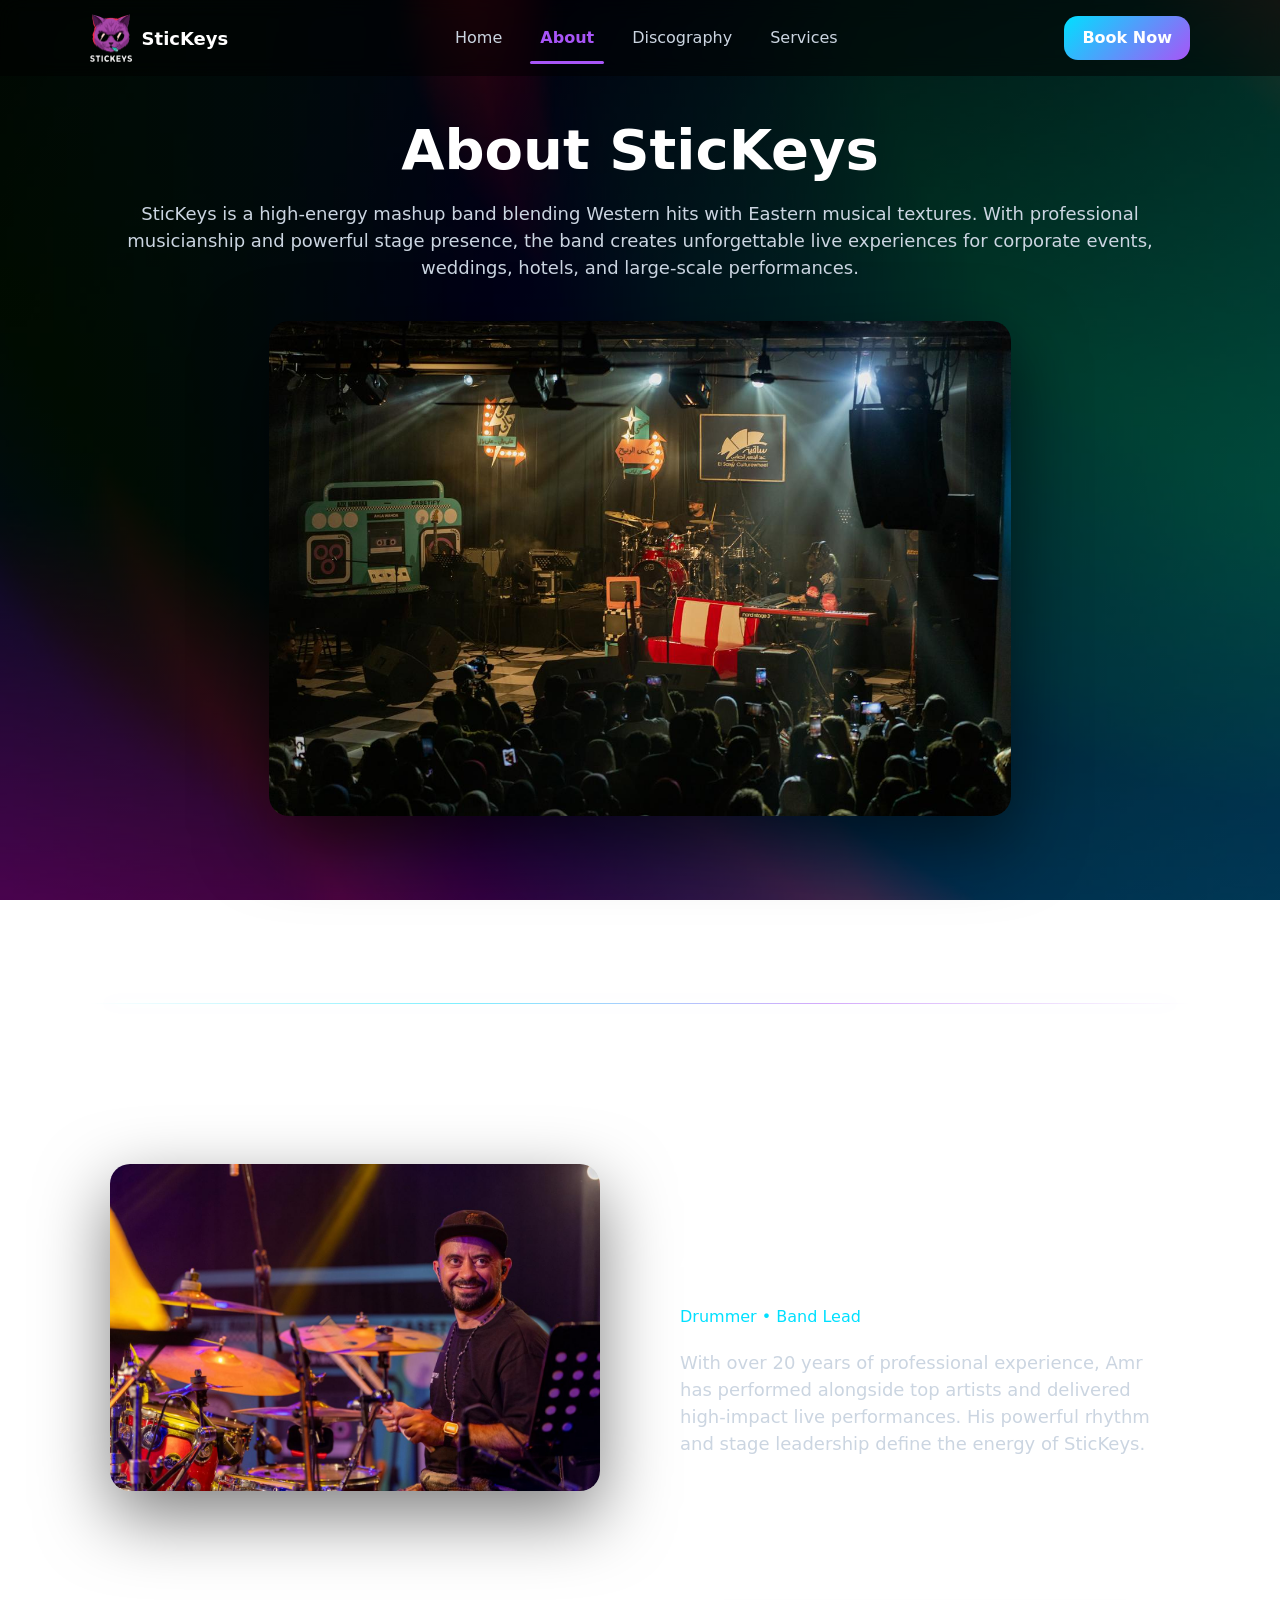
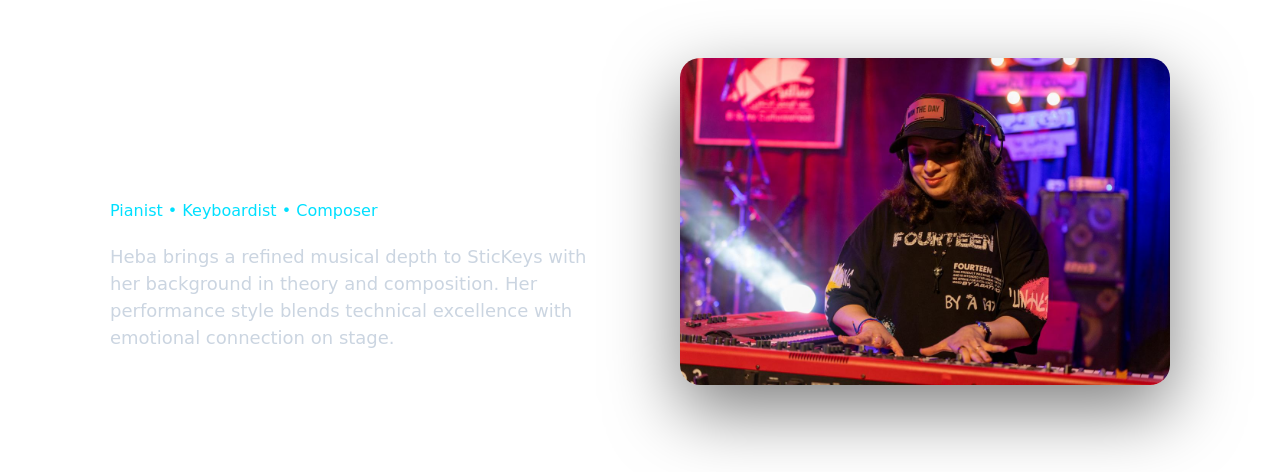
==== about.html @ 4098d1ec "Add files via upload" ====
<!doctype html>
<html lang="en">
<head>
  <meta charset="utf-8" />
  <meta name="viewport" content="width=device-width, initial-scale=1" />
  <title>About | SticKeys</title>

  <link rel="stylesheet" href="style.css" />
</head>

<body>

  <!-- NAV -->
<header class="nav">
  <div class="container nav-inner">
    <a class="brand" href="index.html">
      <img src="Images/Colored Logo.png" alt="SticKeys Logo" class="logo">
      <span class="brand-name">SticKeys</span>
    </a>

    <!-- Desktop links -->
    <nav class="links">
      <a href="index.html">Home</a>
      <a href="about.html"class="active">About</a>
      <a href="discography.html">Discography</a>
      <a href="services.html">Services</a>
    </nav>

    <!-- Right side actions -->
    <div class="nav-actions">
      <!-- Desktop Book button -->
      <a class="btn btn-solid nav-book" href="book.html">Book Now</a>

      <!-- Hamburger (mobile) -->
      <button class="hamburger" id="hamburger" type="button">
        ☰
      </button>
    </div>
  </div>

  <!-- Mobile menu -->
  <div class="mobile-menu" id="mobileMenu">
    <a href="index.html">Home</a>
    <a href="about.html" class="active">About</a>
    <a href="discography.html">Discography</a>
    <a href="services.html">Services</a>
    <a href="book.html" class="mobile-book">Book Now</a>
  </div>
</header>

  <!-- ABOUT CONTENT -->
  <section class="about-band">
  <div class="container band-grid">

        <!-- RIGHT: TEXT -->
    <div class="band-text">
      <h1>About SticKeys</h1>
      <p>
        SticKeys is a high-energy mashup band blending Western hits
        with Eastern musical textures. With professional musicianship
        and powerful stage presence, the band creates unforgettable
        live experiences for corporate events, weddings, hotels,
        and large-scale performances.
      </p>

    <!-- LEFT: IMAGE -->
    <div class="band-image">
      <img src="Images/band.jpeg" alt="SticKeys Band">
    </div>


    </div>

  </div>
</section>

<div class="section-divider"></div>


<section class="member-section">
  <div class="container member-grid">

    <div class="member-image">
      <img src="Images/amr.jpeg" alt="Amr Galal">
    </div>

    <div class="member-text">
      <h2>Amr Galal</h2>
      <h4>Drummer • Band Lead</h4>
      <p>
        With over 20 years of professional experience, Amr has performed
        alongside top artists and delivered high-impact live performances.
        His powerful rhythm and stage leadership define the energy of SticKeys.
      </p>
    </div>

  </div>
</section>


<section class="member-section alt-layout">
  <div class="container member-grid">

    <div class="member-image">
      <img src="Images/heba.jpeg" alt="Heba Solieman">
    </div>

    <div class="member-text">
      <h2>Heba Solieman</h2>
      <h4>Pianist • Keyboardist • Composer</h4>
      <p>
        Heba brings a refined musical depth to SticKeys with her background
        in theory and composition. Her performance style blends technical
        excellence with emotional connection on stage.
      </p>
    </div>

  </div>
</section>

  <script src="script.js"></script>
</body>
</html>
---- style.css ----
:root{
  --text:#ffffff;
  --muted:#cbd5e1;
  --accent:#00e0ff;     /* cyan */
  --accent2:#a855f7;    /* purple */
  --line:rgba(255,255,255,.1);
  --radius:18px;
  --max:1100px;
  --navH: 76px; /* adjust if needed */
  /* keep your other variables */
}

*{
  box-sizing: border-box;
}

html{
  scroll-behavior: smooth;
}

html, body{
  min-height: 100%;
}

body{
  margin:0;
  font-family: system-ui, -apple-system, Segoe UI, Roboto, Arial, sans-serif;
  color: var(--text);
  line-height: 1.5;

  background:
    linear-gradient(rgba(0,0,0,0.65), rgba(0,0,0,0.65)),
    url(Images/BG.jpg) no-repeat center center;

  background-size: cover;
  background-attachment: fixed; /* makes it feel continuous */
}

/* GENERAL */

a{
  color: inherit;
  text-decoration: none;
}

section{
  scroll-margin-top: calc(var(--navH) + 20px);
}

section, main{
  scroll-margin-top: var(--navH);
}

.container{
  max-width: var(--max);
  margin: 0 auto;
  padding: 0 20px;
}

.section-divider{
  height: 1px;
  width: min(1100px, 90%);
  margin: 80px auto;
  background: linear-gradient(
    90deg,
    transparent,
    rgba(0,224,255,.5),
    rgba(168,85,247,.5),
    transparent
  );
  box-shadow: 0 0 30px rgba(0,224,255,.15);
  
}


/* ================= NAVBAR ================= */

.nav{
  position: sticky;
  top: 0;
  z-index: 1000;
  height: var(--navH);
  display: flex;
  align-items: center;

  background: rgba(0,0,0,.5);
  backdrop-filter: blur(10px);
}


.nav-inner{
  width: 100%;
  display:flex;
  align-items:center;
  justify-content:space-between;
  padding: 0; /* important */
}


.brand{
  display:flex;
  align-items:center;
  gap:10px;
  font-weight:800;
  font-size: 18px;
}

.logo{
  height:48px;
  width:auto;
  display:block;
}


.links{
  display:flex;
  gap:18px;
}


.links a{
  color: var(--muted);
  padding: 8px 10px;
  border-radius: 12px;
  transition: 0.3s ease;
}

.links a.active{
  color: var(--accent2);
  font-weight: 700;
  position: relative;
}

.links a.active::after{
  content: "";
  position: absolute;
  left: 0;
  bottom: -6px;
  width: 100%;
  height: 3px;
  background: var(--accent2);
  border-radius: 10px;
}


.links a:hover{
  color: var(--text);
  background: rgba(255,255,255,.08);
}

/* ===== NAV ACTIONS ===== */
.nav-actions{
  display: flex;
  align-items: center;
  gap: 12px;
}

/* Hamburger hidden on desktop */
.hamburger{
  display:none;
  font-size:24px;
  color:white;
  margin-right: 10px;
  background:transparent;
  border:none;
  cursor:pointer;
}


/* Mobile menu panel */
.mobile-menu{
  display: none;

  position: absolute;        /* important */
  top: var(--navH);          /* start BELOW navbar */
  left: 0;
  right: 0;

  background: rgba(0,0,0,.9);
  backdrop-filter: blur(12px);

  z-index: 999;              /* above everything */
}


.mobile-menu a{
  display: block;
  padding: 14px 20px;
  color: var(--muted);
}

.mobile-menu a:hover{
  background: rgba(255,255,255,.06);
  color: var(--text);
}

.mobile-menu .mobile-book{
  color: white;
  font-weight: 700;
  background: linear-gradient(135deg, var(--accent2), var(--accent));
}

.mobile-menu .mobile-book:hover{
  background: linear-gradient(135deg, var(--accent2), var(--accent));
}

/* Open state */
.mobile-menu.open{
  display: block;
}


/* Animate hamburger to X when open */
.hamburger.open span:nth-child(1){
  transform: translateY(8px) rotate(45deg);
}
.hamburger.open span:nth-child(2){
  opacity: 0;
}
.hamburger.open span:nth-child(3){
  transform: translateY(-8px) rotate(-45deg);
}


/* ================= BUTTONS ================= */

.btn{
  display:inline-flex;
  align-items:center;
  justify-content:center;
  padding:10px 18px;
  border-radius:14px;
  font-weight:700;
  transition: 0.3s ease;
  cursor:pointer;
}

.btn-solid{
  border: none;
  background: linear-gradient(135deg, var(--accent), var(--accent2));
  color: white;
}

.btn-solid:hover{
  transform: translateY(-2px);
  box-shadow: 0 8px 25px rgba(0, 224, 255, 0.3);
}

.btn-ghost{
  border: 1px solid rgba(255,255,255,.2);
  background: rgba(255,255,255,.05);
  color: var(--muted);
}

.btn-ghost:hover{
  background: rgba(255,255,255,.12);
  color: var(--text);
}

/* ================= HERO ================= */
/* ================= HERO GRID ================= */
#home{
  scroll-margin-top: var(--navH);
}


.hero-grid{
  display: grid;
  grid-template-columns: 1.5fr 1fr;
  align-items: center;
  gap: 60px;
  width: 100%;
}


.hero-text{
  max-width: 600px;
}

.hero-image img{
  width: 75%;
  border-radius: 20px;
  box-shadow: 0 25px 70px rgba(0,0,0,.5);
}

.hero{
  min-height: calc(100vh - var(--navH));
  display: flex;
  align-items: center;
  padding: 0;
}



.hero-inner{
  width: 100%;
  padding: 40px 0;
}


.kicker{
  color: var(--accent);
  text-transform: uppercase;
  letter-spacing: 2px;
  font-size: 13px;
  font-weight: 600;
}

h1{
  margin: 15px 0;
  font-size: clamp(36px, 5vw, 64px);
  line-height: 1.05;
}

.sub{
  margin: 0;
  color: var(--muted);
  font-size: 18px;
  max-width: 55ch;
}

.hero-actions{
  margin-top: 30px;
  display:flex;
  gap:16px;
  flex-wrap: wrap;
}

/* ================= LIVE SECTION ================= */

.live-section{
  padding: 120px 0;
}

.live-grid{
  display: grid;
  grid-template-columns: 1.5fr 1fr;
  gap: 60px;
  align-items: center;
}

.live-video iframe{
  width: 100%;
  height: 400px;
  border-radius: 20px;
  border-color: black;
  box-shadow: 0 25px 70px rgba(0,0,0,.5);
}

.live-text{
  max-width: 600px;
}

.live-text h2{
  font-size: 40px;
  margin: 15px 0;
}


/* ================= ABOUT BAND SECTION ================= */

.about-band{
  padding: 30px 0 100px;
}

.band-grid{
  display: grid;
  grid-template-columns: 1fr;
  gap: 40px;
  align-items: center;
  text-align: center;
}


.band-image img{
  width: 70%;
  border-radius: 20px;
  box-shadow: 0 25px 70px rgba(0,0,0,.5);
}

.band-text h1{
  font-size: 56px;
  margin-bottom: 20px;
}

.band-text p{
  color: var(--muted);
  font-size: 18px;
  margin-bottom: 40px;
}

/* ================= MEMBER SECTIONS ================= */

.member-section{
  padding: 80px 0;
}

.member-grid{
  display: grid;
  grid-template-columns: 1fr 1fr;
  gap: 80px;
  align-items: center;
}

.member-image img{
  width: 100%;
  border-radius: 20px;
  box-shadow: 0 25px 70px rgba(0,0,0,.5);
}

.member-text h2{
  font-size: 42px;
  margin-bottom: 10px;
}

.member-text h4{
  color: var(--accent);
  margin-bottom: 20px;
  font-weight: 500;
}

.member-text p{
  color: var(--muted);
  font-size: 18px;
}

/* Alternate layout for second member */

.alt-layout .member-grid{
  direction: rtl;
}

.alt-layout .member-text{
  direction: ltr;
}

/* ================= PAGE HERO (re-use) ================= */
.page-hero{
  padding: 20px 0 80px;
  text-align: center;
}

.page-hero h1{
  font-size: 60px;
  margin-bottom: 20px;
}

/* ================= DISCOGRAPHY ================= */

.discography{
  padding: 40px 0 40px;
}

.discography-grid{
  display: grid;
  grid-template-columns: repeat(3, 1fr);
  gap: 30px;
}

.track-card{
  background: rgba(0,0,0,.45);
  border-radius: 22px;
  padding: 25px;
  border: 1px solid rgba(255,255,255,.08);
  backdrop-filter: blur(12px);
  box-shadow: 0 25px 70px rgba(0,0,0,.5);
  transition: transform .25s ease;
}

.track-card:hover{
  transform: translateY(-6px);
}

.track-card h3{
  margin-bottom: 6px;
}

.spotify-embed{
  margin-top: 20px;
  border-radius: 16px;
  overflow: hidden;
}

.track-actions{
  margin-top: 20px;
  display: flex;
}

.btn-platform{
  width: 100%;
  text-align: center;
  padding: 12px 18px;
  font-weight: 700;
  border-radius: 14px;

  background: linear-gradient(135deg, var(--accent2), var(--accent));
  color: white;

  transition: 0.3s ease;
}

.btn-platform:hover{
  transform: translateY(-3px);
  box-shadow: 0 10px 30px rgba(168,85,247,.4);
}


/* ================= SERVICES ================= */

.services{
  padding: 40px 0 130px;
}

.services-layout{
  display: grid;
  grid-template-columns: 2fr 1fr;
  gap: 60px;
  align-items: start;
}

.services-content{
  display: flex;
}

.services-grid{
  display: grid;
  grid-template-columns: repeat(3, 1fr);
  gap: 15px;
}


.service-card{
  background: rgba(0,0,0,.45);
  border-radius: 22px;
  padding: 28px;
  border: 1px solid rgba(255,255,255,.08);
  backdrop-filter: blur(12px);
  box-shadow: 0 25px 70px rgba(0,0,0,.5);
  transition: transform .25s ease;
}

.service-card:hover{
  transform: translateY(-6px);
}

.service-list{
  margin: 16px 0 22px;
  padding-left: 18px;
  color: var(--muted);
}

.service-list li{
  margin: 8px 0;
}

.services-image img{
  width: 150%;
  object-fit: cover;
  border-radius: 24px;
  box-shadow: 0 25px 70px rgba(0,0,0,.5);
}


/* ================= BOOK PAGE ================= */

.book{
  padding: 40px 0 140px;
}

.book-simple{
  display: flex;
  justify-content: center;
}

.book-card{
  max-width: 820px;
  width: 100%;
  background: rgba(0,0,0,.45);
  border-radius: 24px;
  padding: 40px;
  border: 1px solid rgba(255,255,255,.08);
  backdrop-filter: blur(12px);
  box-shadow: 0 25px 70px rgba(0,0,0,.5);
}

/* Contact rows */
.contact-list{
  margin-top: 10px;
}

.contact-row{
  display: flex;
  justify-content: space-between;
  align-items: center;
  gap: 20px;
  padding: 18px 0;
  border-bottom: 1px solid rgba(255,255,255,.08);
}

.contact-row:last-child{
  border-bottom: none;
}

.contact-left{
  color: var(--muted);
  font-size: 16px;
}

.contact-left strong{
  color: var(--accent2);
  margin-right: 8px;
  font-weight: 700;
}

.contact-right{
  display: flex;
  gap: 12px;
  flex-wrap: wrap;
}


/* ================= UNIFIED CONTACT BUTTON ================= */

.btn-contact{
  background: linear-gradient(135deg, var(--accent2), var(--accent));
  color: white;
  padding: 10px 20px;
  border-radius: 14px;
  font-weight: 600;
  font-size: 14px;
  min-width: 120px;
  text-align: center;
  transition: 0.3s ease;
}

.btn-contact:hover{
  transform: translateY(-3px);
  box-shadow: 0 10px 30px rgba(168,85,247,.4);
}



/* ---------- Large tablets / small laptops ---------- */
@media (max-width: 1024px){

  /* HERO */
  .hero-grid{
    grid-template-columns: 1fr;
    gap: 40px;
    text-align: center;
  }

  .hero-text{
    max-width: 700px;
    margin: 0 auto;
  }

  .hero-actions{
    justify-content: center;
  }

  .hero-image{
    display: flex;
    justify-content: center;
  }

  .hero-image img{
    width: 100%;
    max-width: 520px;
  }

  /* LIVE SECTION */
  .live-grid{
    grid-template-columns: 1fr;
    gap: 35px;
    text-align: center;
  }

  .live-text{
    max-width: 700px;
    margin: 0 auto;
  }

  .live-video iframe{
    height: 340px;
  }

  /* ABOUT PAGE */
  .band-grid{
    grid-template-columns: 1fr;
    gap: 40px;
    text-align: center;
  }

  .band-image{
    display: flex;
    justify-content: center;
  }

  .band-image img{
    width: 100%;
    max-width: 560px;
  }

  .member-grid{
    grid-template-columns: 1fr;
    gap: 40px;
    text-align: center;
  }

  /* disable the RTL flip on smaller screens */
  .alt-layout .member-grid{
    direction: ltr;
  }

  /* DISCography */
  .discography-grid{
    grid-template-columns: repeat(2, 1fr);
  }

  /* SERVICES */
  .services-layout{
    grid-template-columns: 1fr;
    gap: 40px;
  }

  .services-grid{
    grid-template-columns: repeat(2, 1fr);
    gap: 18px;
  }

  .services-image{
    display: flex;
    justify-content: center;
  }

  /* your image is 150% wide on desktop, reset it here */
  .services-image img{
    width: 100%;
    max-width: 650px;
  }

  /* PAGE HERO */
  .page-hero h1{
    font-size: 48px;
  }
}


/* ---------- Phones + small tablets ---------- */
@media (max-width: 768px){

  /* NAV (hamburger) */
  .links{ display: none; }
  .hamburger{
    display: inline-flex;
    flex-direction: column;
    justify-content: center;
  }
  .brand-name{ display: none; }

  /* IMPORTANT: hide the desktop Book button on mobile
     (only show Book inside the mobile menu) */
  .nav-book{ display: none; }

  /* HERO */
  .hero-inner{
    padding: 30px 0;
  }

  h1{
    font-size: 40px;
  }

  .sub{
    font-size: 16px;
  }

  /* LIVE */
  .live-section{
    padding: 90px 0;
  }

  .live-video iframe{
    height: 260px;
  }

  /* DISCography */
  .discography-grid{
    grid-template-columns: 1fr;
  }

  /* SERVICES */
  .services-grid{
    grid-template-columns: 1fr;
  }

  /* BOOKING */
  .book-card{
    padding: 28px;
  }

  .contact-row{
    flex-direction: column;
    align-items: flex-start;
    gap: 12px;
  }

  .contact-right{
    width: 100%;
  }

  .btn-contact{
    width: 100%;
    min-width: 0;
  }

  /* PAGE HERO */
  .page-hero{
    padding: 20px 0 60px;
  }

  .page-hero h1{
    font-size: 38px;
  }
}


/* ---------- Very small phones ---------- */
@media (max-width: 420px){

  .container{
    padding: 0 14px;
  }

  .logo{
    height: 42px;
  }

  .btn{
    padding: 10px 14px;
    border-radius: 12px;
  }

  .hero-actions{
    gap: 10px;
  }

  .live-video iframe{
    height: 220px;
  }

  .page-hero h1{
    font-size: 32px;
  }
}
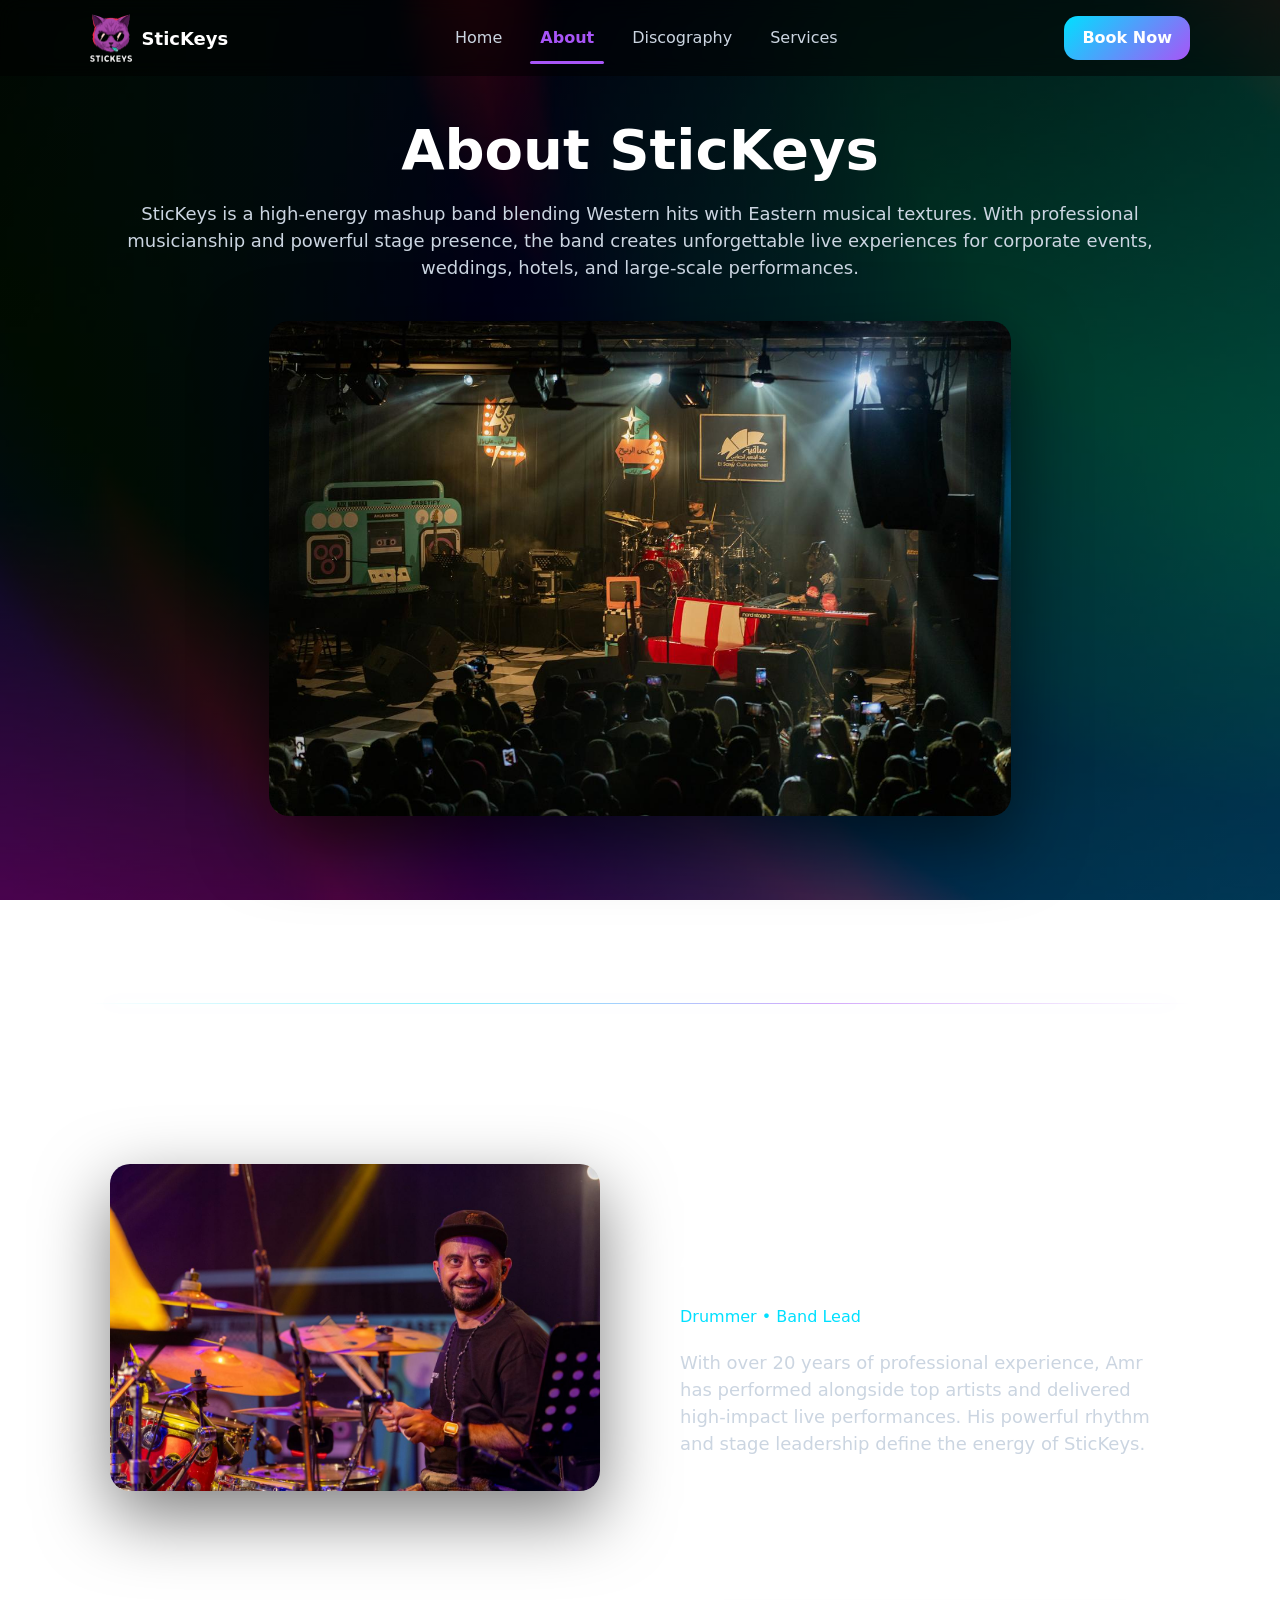
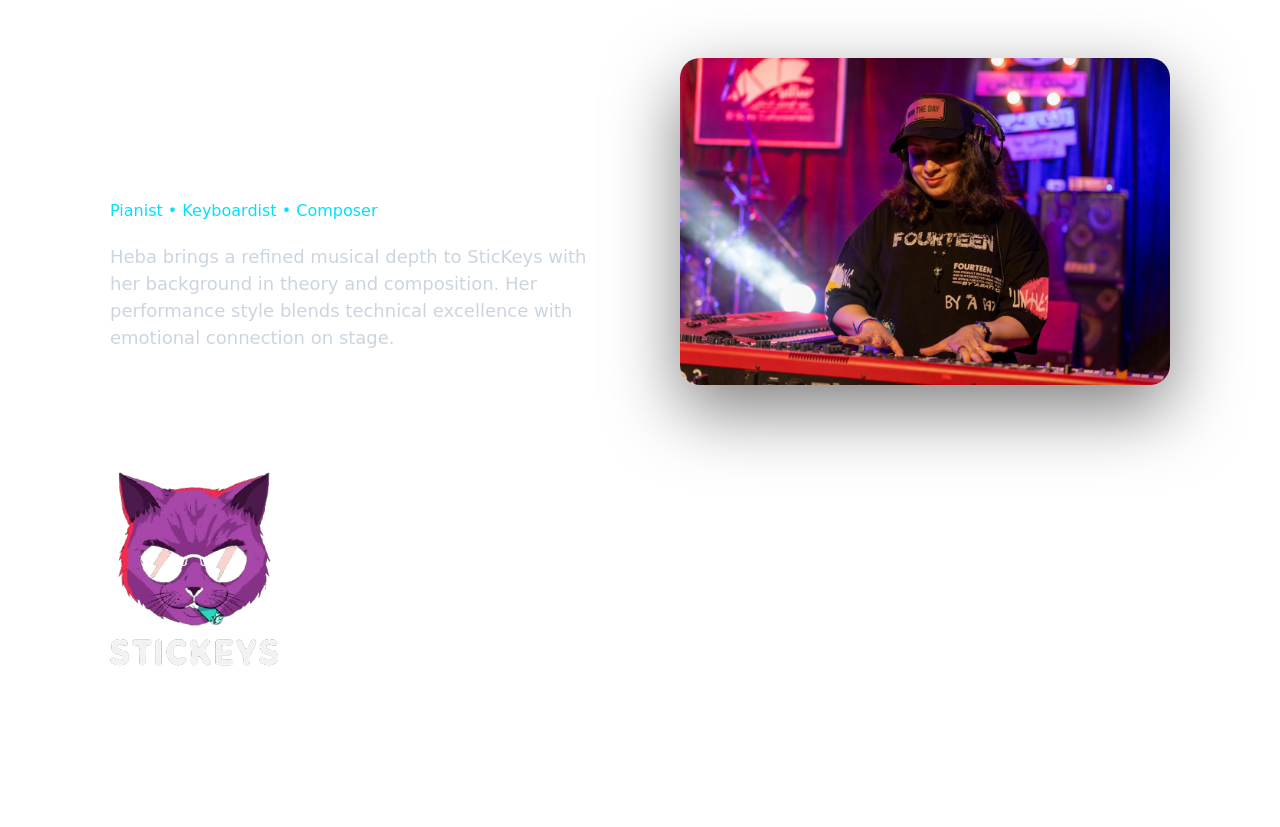
==== commit 6dc0b485: "Add footer with contact details and copyright notice Added footer section with contact information a" ====
--- a/about.html
+++ b/about.html
@@ -118,6 +118,29 @@
   </div>
 </section>
 
+        <!-- Footer -->
+
+<footer class="footer">
+  <div class="container">
+    <div class="footer-grid">
+      <div class="footer-brand">
+        <img src="Images/Colored Logo.png" alt="SticKeys Logo" class="footer-logo">
+      </div>
+
+      <div class="footer-contact">
+        <h4>Contact</h4>
+        <a href="mailto:info@stickeysmusic.com">Email: info@stickeysmusic.com</a>
+        <P></P>
+        <a href="tel:+971521559768">Phone: +971 52 155 9768</a>
+      </div>
+    </div>
+  </div>
+
+  <div class="footer-bottom">
+    © 2026 StickeysMusic. All rights reserved.
+  </div>
+</footer>
+
   <script src="script.js"></script>
 </body>
 </html>
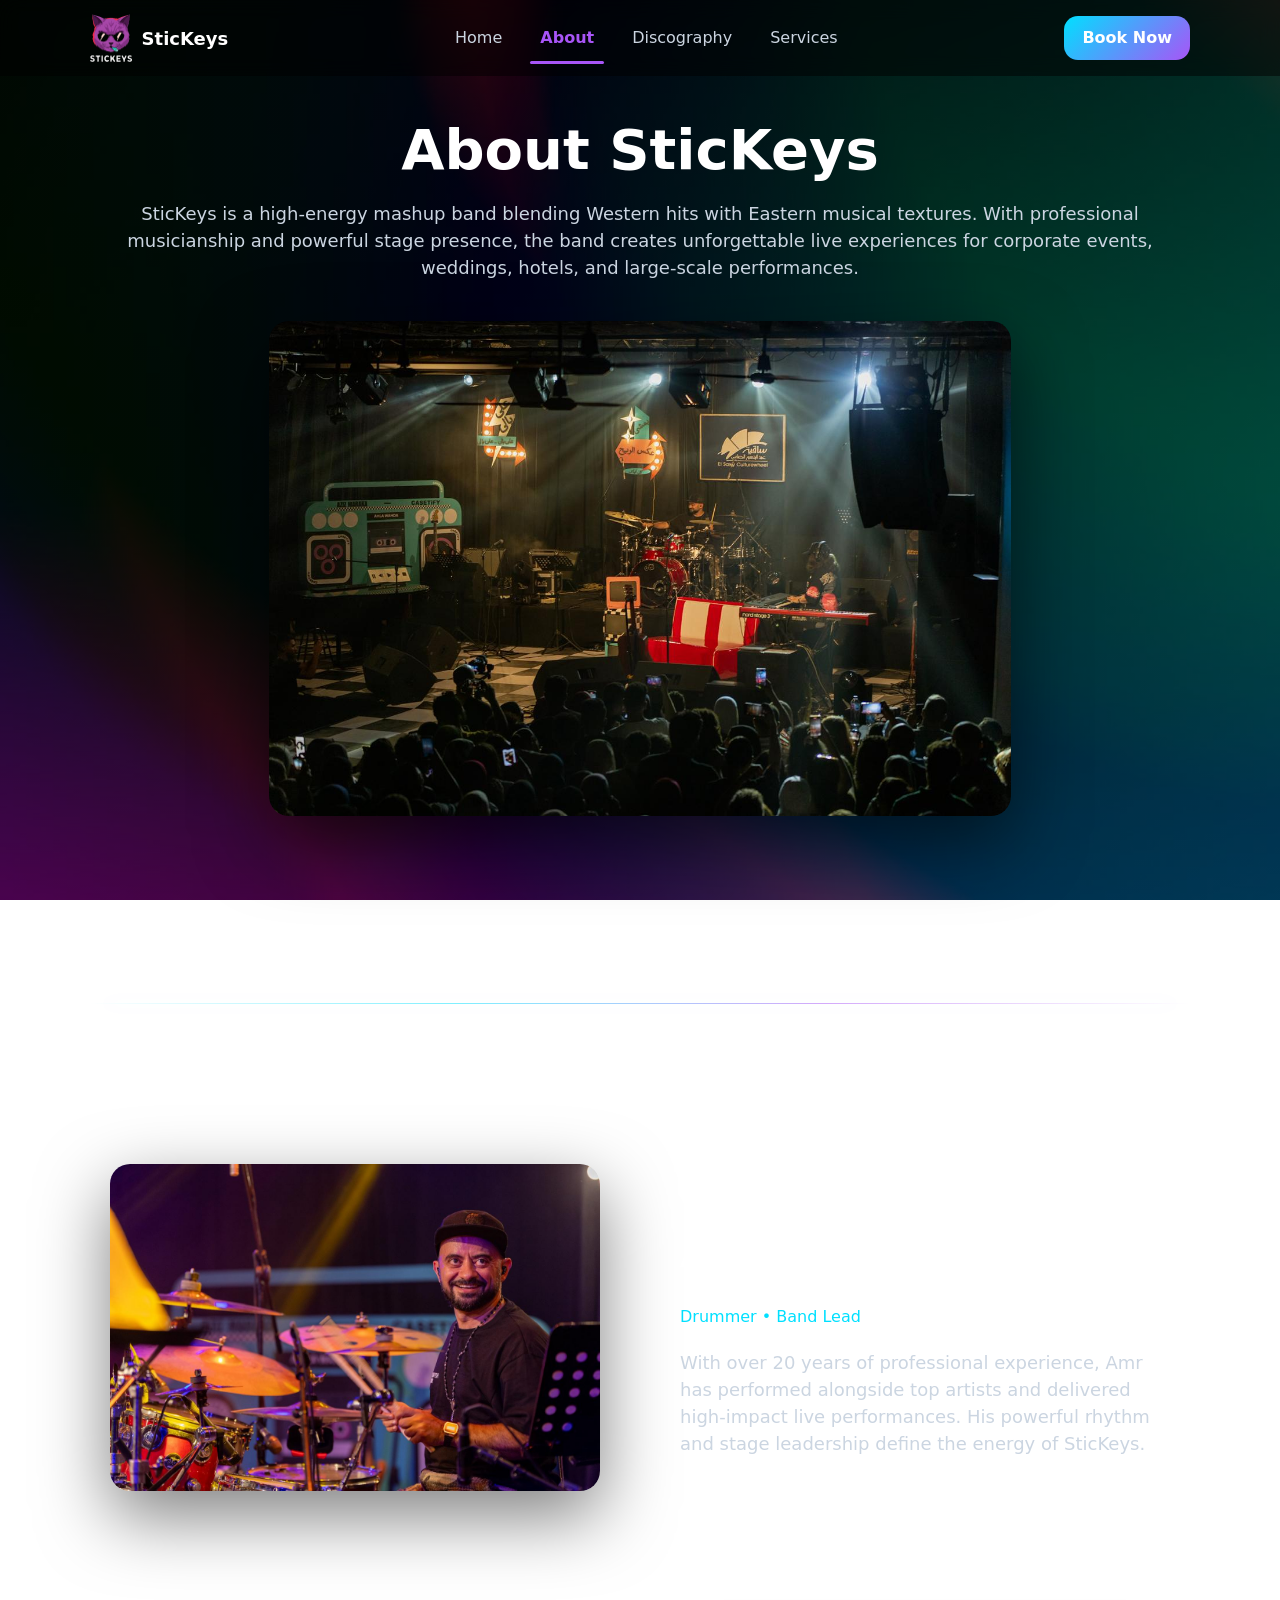
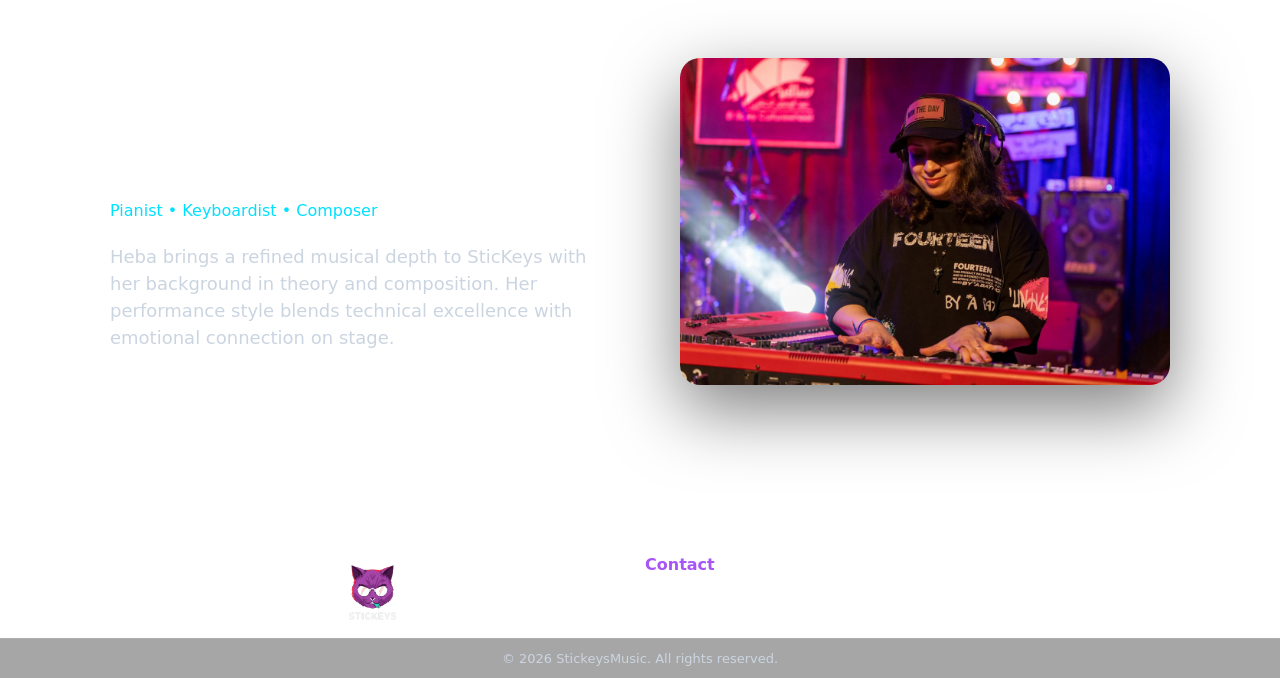
==== commit 0fe912ec: "Add files via upload" ====
--- a/about.html
+++ b/about.html
@@ -54,8 +54,8 @@
 
         <!-- RIGHT: TEXT -->
     <div class="band-text">
-      <h1>About SticKeys</h1>
-      <p>
+      <h1 class="reveal">About SticKeys</h1>
+      <p class="reveal">
         SticKeys is a high-energy mashup band blending Western hits
         with Eastern musical textures. With professional musicianship
         and powerful stage presence, the band creates unforgettable
@@ -141,6 +141,10 @@
   </div>
 </footer>
 
+<div class="cursor-dot" id="cursorDot"></div>
+<div class="cursor-glow" id="cursorGlow"></div>
+
+
   <script src="script.js"></script>
 </body>
 </html>
--- a/style.css
+++ b/style.css
@@ -640,6 +640,121 @@
 
 
 
+/* ================= FOOTER ================= */
+
+.footer{
+  width: 100%;
+  background: rgba(0,0,0,.0.1);
+  border-top: 1px solid rgba(255,255,255,.08);
+  padding: 10px 0 0;
+  margin-top: 70px;
+}
+
+.footer-grid{
+  display: grid;
+  grid-template-columns: 1fr 1fr;
+  gap: 10px;
+  align-items: center;
+}
+
+.footer-brand{
+  display:flex;
+  justify-content:center;
+}
+
+.footer-logo{
+  height: 55px;
+}
+
+.footer-contact h4{
+  margin: 0 0 4px;
+  color: var(--accent2);
+}
+
+.footer-contact p{
+  margin: 0 0 4px;
+  color: var(--muted);
+  font-size: 15px;
+}
+
+.footer-bottom{
+  width: 100%;
+  margin-top: 5px;
+  padding: 10px 0;
+  text-align: center;
+  color: var(--muted);
+  font-size: 13px;
+  border-top: 1px solid rgba(255,255,255,.08);
+  background: rgba(0,0,0,.35); /* optional to match */
+}
+
+
+/* ================= HOVER MOTION (IMAGES + CARDS) ================= */
+
+.hero-image img,
+.band-image img,
+.member-image img,
+.services-image img{
+  transition: transform .35s ease, box-shadow .35s ease, filter .35s ease;
+  transform: translateZ(0); /* smoother */
+  will-change: transform;
+}
+
+.hero-image img:hover,
+.band-image img:hover,
+.member-image img:hover,
+.services-image img:hover{
+  transform: translateY(-10px) scale(1.03);
+  filter: brightness(1.05) saturate(1.05);
+  box-shadow:
+    0 30px 80px rgba(0,0,0,.65),
+    0 0 35px rgba(0,224,255,.18),
+    0 0 35px rgba(168,85,247,.18);
+}
+
+/* Optional: cards hover slightly too */
+.track-card,
+.service-card{
+  transition: transform .25s ease, box-shadow .25s ease;
+  will-change: transform;
+}
+
+.track-card:hover,
+.service-card:hover{
+  transform: translateY(-8px);
+  box-shadow:
+    0 25px 70px rgba(0,0,0,.6),
+    0 0 30px rgba(168,85,247,.14);
+}
+
+/* ================= TEXT REVEAL ================= */
+
+.reveal{
+  opacity: 0;
+  transform: translateY(60px);
+  transition: opacity .8s ease, transform 2s ease;
+}
+
+.reveal.active{
+  opacity: 1;
+  transform: translateY(0);
+}
+
+/* optional smoother typography */
+h1, h2, h3{
+  will-change: transform;
+}
+
+
+/* ================= RESPONSIVE DESIGN ================= */
+@media (max-width: 768px){
+  .footer-grid{
+    grid-template-columns: 1fr;
+    gap:0px;
+    text-align: center;
+  }
+}
+
 /* ---------- Large tablets / small laptops ---------- */
 @media (max-width: 1024px){
 
@@ -853,4 +968,77 @@
   .page-hero h1{
     font-size: 32px;
   }
+}
+
+/* ================= CURSOR GLOW ================= */
+
+/* hide default cursor on desktop only */
+@media (hover: hover) and (pointer: fine){
+  body{
+    cursor: none;
+  }
+
+
+.cursor-dot,
+.cursor-glow{
+  position: fixed;
+  top: 0;
+  left: 0;
+  pointer-events: none;
+  z-index: 99999;
+  transform: translate(-50%, -50%);
+  opacity: 0;
+}
+
+.cursor-dot{
+  width: 8px;
+  height: 8px;
+  border-radius: 999px;
+  background: rgba(0,224,255,0.95);
+  box-shadow: 0 0 18px rgba(0,224,255,0.7);
+}
+
+.cursor-glow{
+  width: 60px;
+  height: 60px;
+  border-radius: 999px;
+  background: radial-gradient(circle,
+    rgba(168,85,247,0.35) 0%,
+    rgba(0,224,255,0.18) 35%,
+    rgba(0,0,0,0) 70%
+  );
+  filter: blur(2px);
+}
+
+@media (hover: none), (pointer: coarse){
+  .cursor-dot,
+  .cursor-glow{
+    display: none !important;
+  }
+}
+
+
+/* stronger glow while hovering interactive items */
+body.cursor-hover .cursor-dot{
+  transform: translate(-50%, -50%) scale(1.5);
+  box-shadow: 0 0 28px rgba(168,85,247,0.8);
+}
+
+body.cursor-hover .cursor-glow{
+  transform: translate(-50%, -50%) scale(1.35);
+  opacity: 1;
+}
+
+@media (hover: none){
+  .hero-image img:hover,
+  .band-image img:hover,
+  .member-image img:hover,
+  .services-image img:hover,
+  .track-card:hover,
+  .service-card:hover{
+    transform: none;
+    box-shadow: 0 25px 70px rgba(0,0,0,.5);
+    filter: none;
+  }
+}
 }
